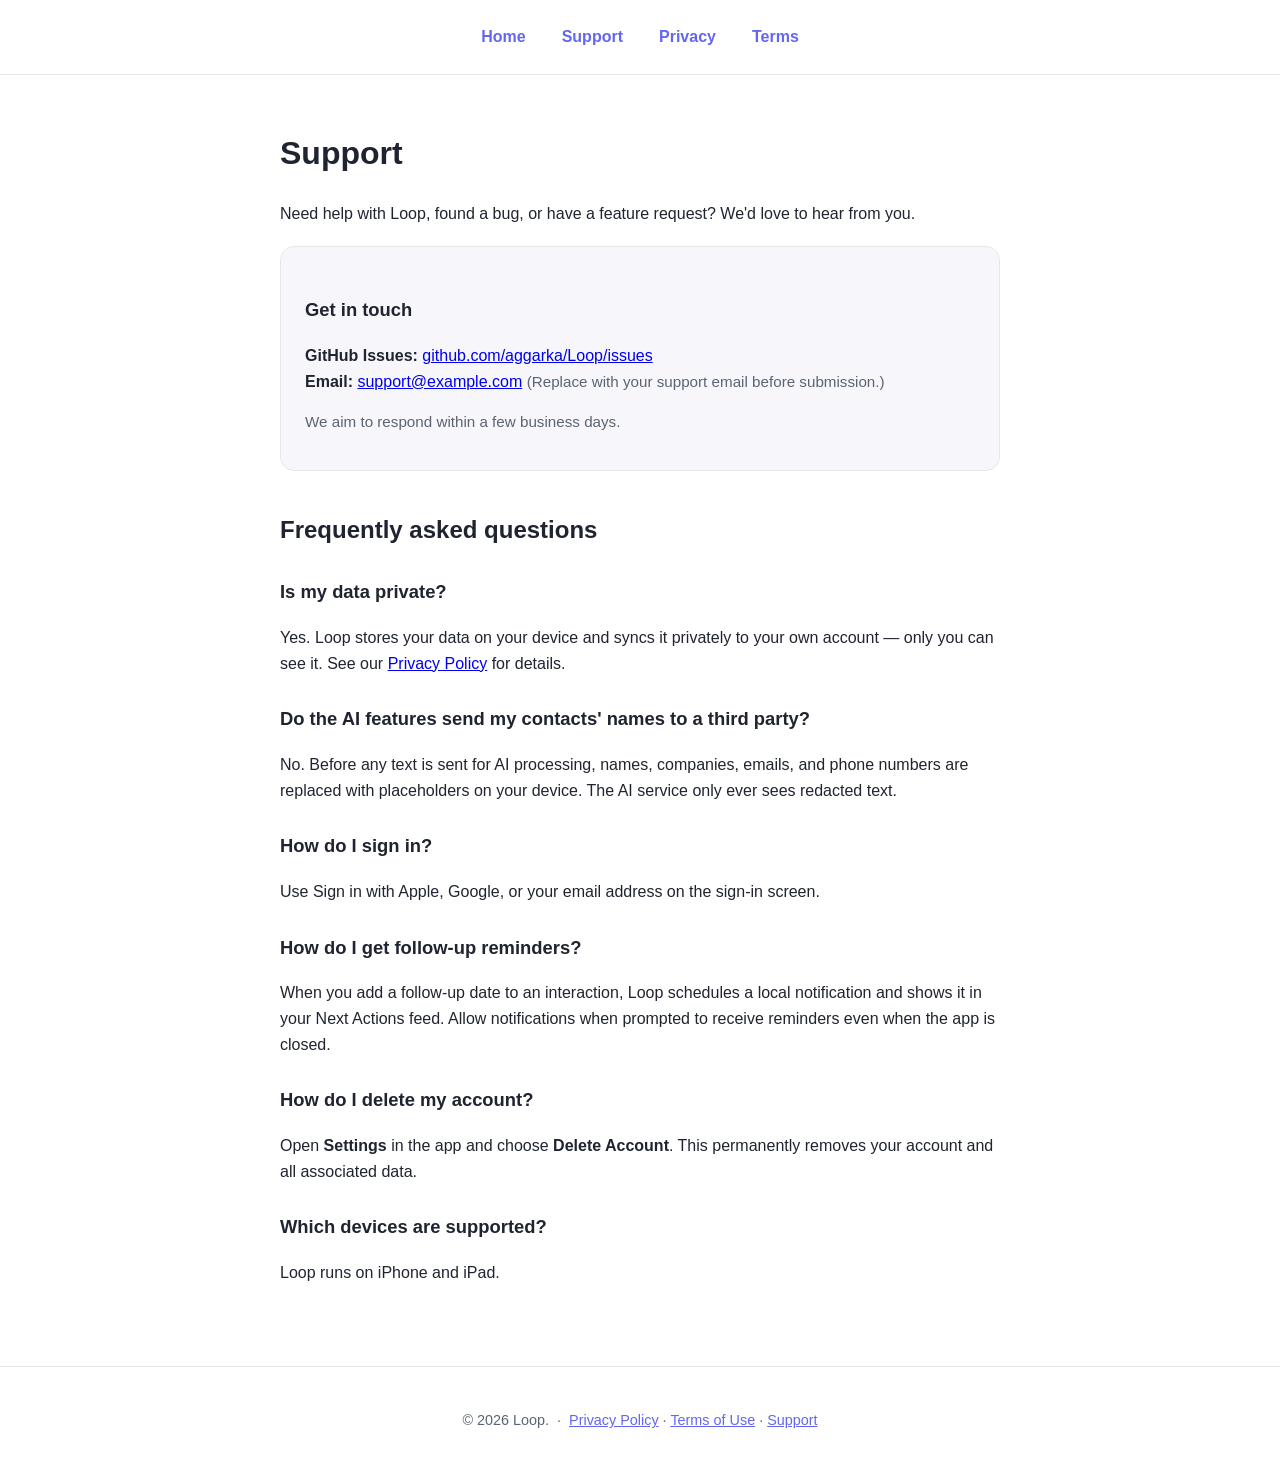
==== docs/support.html @ 5b9a9df7 "docs(publishing): add App Store screenshots, GitHub Pages site, and publishing guide" ====
<!DOCTYPE html>
<html lang="en">
<head>
  <meta charset="UTF-8">
  <meta name="viewport" content="width=device-width, initial-scale=1.0">
  <title>Loop — Support</title>
  <link rel="stylesheet" href="style.css">
</head>
<body>
  <nav>
    <a href="index.html">Home</a>
    <a href="support.html">Support</a>
    <a href="privacy.html">Privacy</a>
    <a href="terms.html">Terms</a>
  </nav>

  <main>
    <h1>Support</h1>
    <p>
      Need help with Loop, found a bug, or have a feature request? We'd love to hear from
      you.
    </p>

    <div class="card">
      <h3>Get in touch</h3>
      <p>
        <strong>GitHub Issues:</strong>
        <a href="https://github.com/aggarka/Loop/issues">github.com/aggarka/Loop/issues</a><br>
        <strong>Email:</strong>
        <a href="mailto:support@example.com">support@example.com</a>
        <span class="muted">(Replace with your support email before submission.)</span>
      </p>
      <p class="muted">We aim to respond within a few business days.</p>
    </div>

    <h2>Frequently asked questions</h2>

    <h3>Is my data private?</h3>
    <p>
      Yes. Loop stores your data on your device and syncs it privately to your own account
      — only you can see it. See our <a href="privacy.html">Privacy Policy</a> for details.
    </p>

    <h3>Do the AI features send my contacts' names to a third party?</h3>
    <p>
      No. Before any text is sent for AI processing, names, companies, emails, and phone
      numbers are replaced with placeholders on your device. The AI service only ever sees
      redacted text.
    </p>

    <h3>How do I sign in?</h3>
    <p>Use Sign in with Apple, Google, or your email address on the sign-in screen.</p>

    <h3>How do I get follow-up reminders?</h3>
    <p>
      When you add a follow-up date to an interaction, Loop schedules a local notification
      and shows it in your Next Actions feed. Allow notifications when prompted to receive
      reminders even when the app is closed.
    </p>

    <h3>How do I delete my account?</h3>
    <p>
      Open <strong>Settings</strong> in the app and choose <strong>Delete Account</strong>.
      This permanently removes your account and all associated data.
    </p>

    <h3>Which devices are supported?</h3>
    <p>Loop runs on iPhone and iPad.</p>
  </main>

  <footer>
    <p>&copy; 2026 Loop. &nbsp;·&nbsp;
      <a href="privacy.html">Privacy Policy</a> ·
      <a href="terms.html">Terms of Use</a> ·
      <a href="support.html">Support</a>
    </p>
  </footer>
</body>
</html>
---- docs/style.css ----
:root {
  --brand-1: #6366f1;
  --brand-2: #8b5cf6;
  --ink: #1f2430;
  --muted: #5b6472;
  --bg: #ffffff;
  --card: #f7f7fb;
  --border: #e6e6ef;
}

* { box-sizing: border-box; }

body {
  margin: 0;
  font-family: -apple-system, BlinkMacSystemFont, "Segoe UI", Roboto, Helvetica, Arial, sans-serif;
  color: var(--ink);
  background: var(--bg);
  line-height: 1.6;
}

header.hero {
  background: linear-gradient(135deg, var(--brand-1), var(--brand-2));
  color: #fff;
  padding: 56px 20px;
  text-align: center;
}

header.hero .mark {
  width: 84px; height: 84px;
  display: inline-flex; align-items: center; justify-content: center;
  border-radius: 20px;
  background: rgba(255,255,255,0.15);
  margin-bottom: 16px;
}

header.hero h1 { margin: 0; font-size: 2.2rem; }
header.hero p { margin: 8px 0 0; opacity: 0.92; font-size: 1.1rem; }

nav {
  display: flex; gap: 8px; justify-content: center; flex-wrap: wrap;
  padding: 16px; border-bottom: 1px solid var(--border);
  position: sticky; top: 0; background: var(--bg); z-index: 10;
}
nav a {
  text-decoration: none; color: var(--brand-1); font-weight: 600;
  padding: 8px 14px; border-radius: 999px;
}
nav a:hover { background: var(--card); }

main {
  max-width: 760px; margin: 0 auto; padding: 32px 20px 64px;
}

main h2 { margin-top: 40px; font-size: 1.5rem; }
main h3 { margin-top: 28px; font-size: 1.15rem; }
main p, main li { color: var(--ink); }
main .muted { color: var(--muted); font-size: 0.95rem; }

.card {
  background: var(--card); border: 1px solid var(--border);
  border-radius: 14px; padding: 20px 24px; margin: 20px 0;
}

.features { list-style: none; padding: 0; }
.features li { padding: 10px 0; border-bottom: 1px solid var(--border); }
.features li:last-child { border-bottom: none; }

a.button {
  display: inline-block; background: #fff; color: var(--brand-1);
  padding: 12px 22px; border-radius: 999px; font-weight: 700;
  text-decoration: none; margin-top: 18px;
}

footer {
  border-top: 1px solid var(--border); padding: 28px 20px;
  text-align: center; color: var(--muted); font-size: 0.9rem;
}
footer a { color: var(--brand-1); }
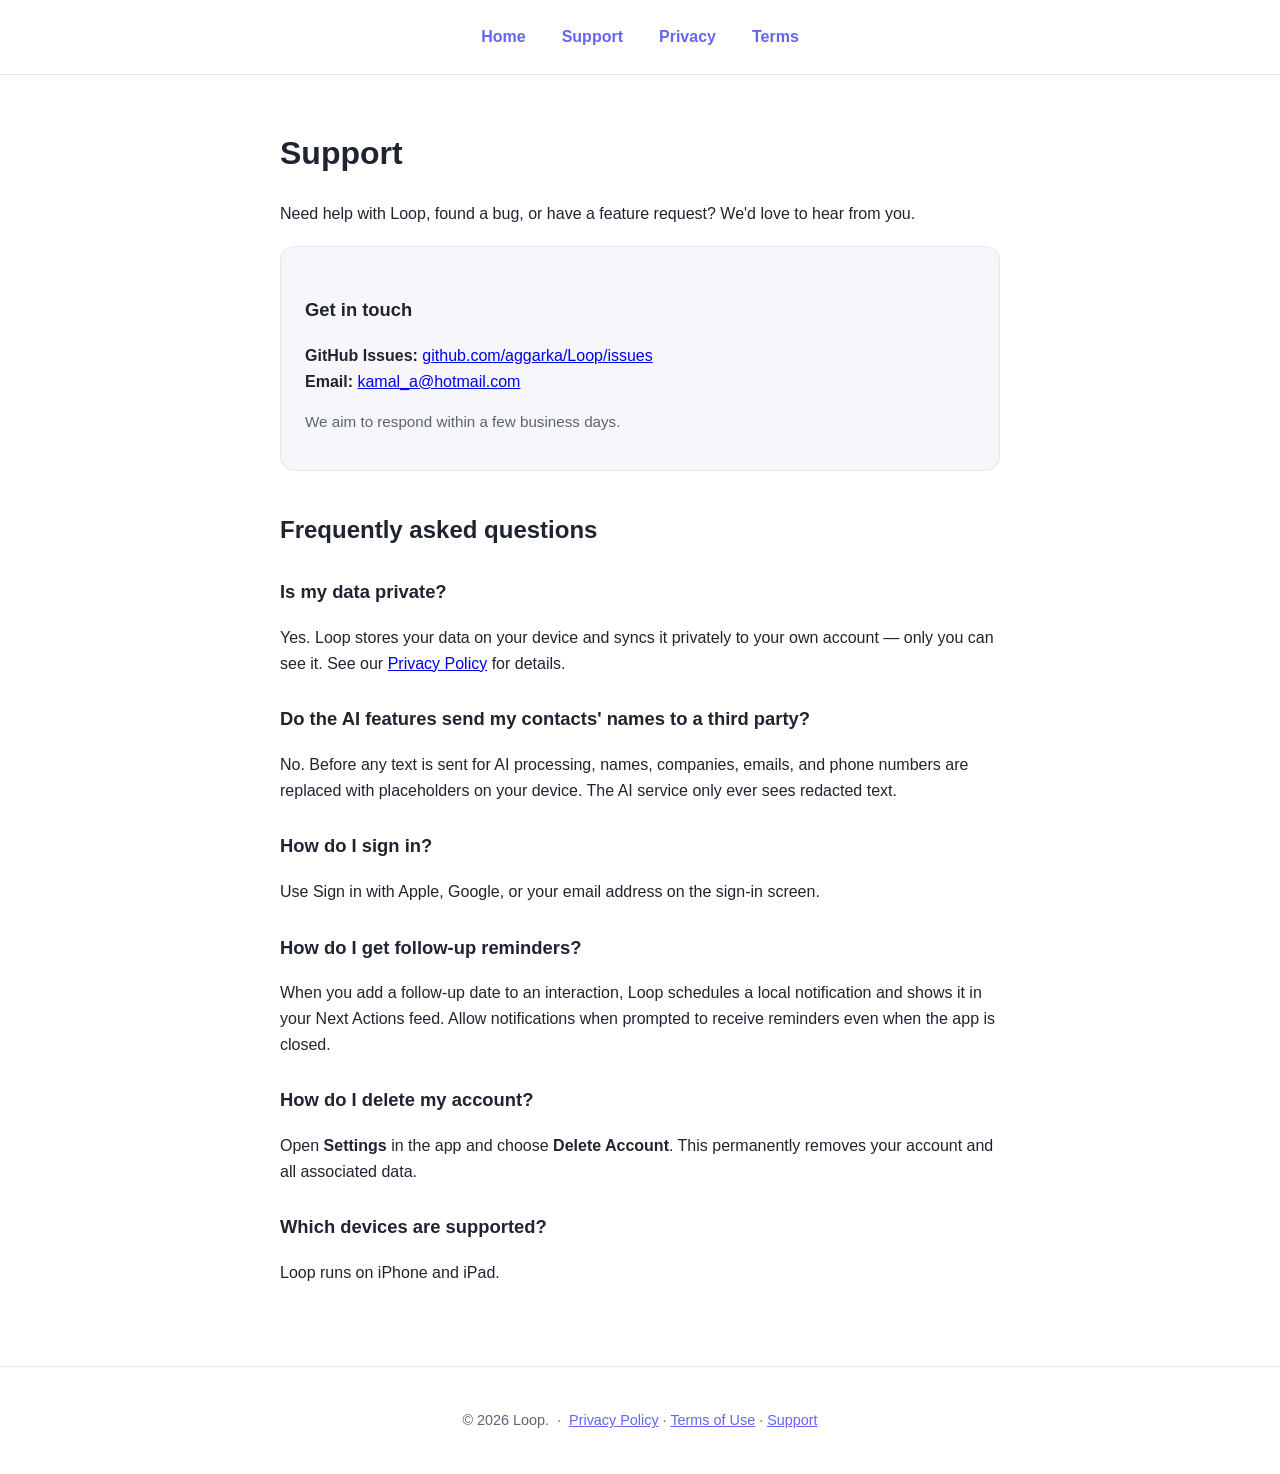
==== commit 4ede4e9f: "docs: set support email and confirm live GitHub Pages URLs" ====
--- a/docs/support.html
+++ b/docs/support.html
@@ -27,8 +27,7 @@
         <strong>GitHub Issues:</strong>
         <a href="https://github.com/aggarka/Loop/issues">github.com/aggarka/Loop/issues</a><br>
         <strong>Email:</strong>
-        <a href="mailto:support@example.com">support@example.com</a>
-        <span class="muted">(Replace with your support email before submission.)</span>
+        <a href="mailto:kamal_a@hotmail.com">kamal_a@hotmail.com</a>
       </p>
       <p class="muted">We aim to respond within a few business days.</p>
     </div>
